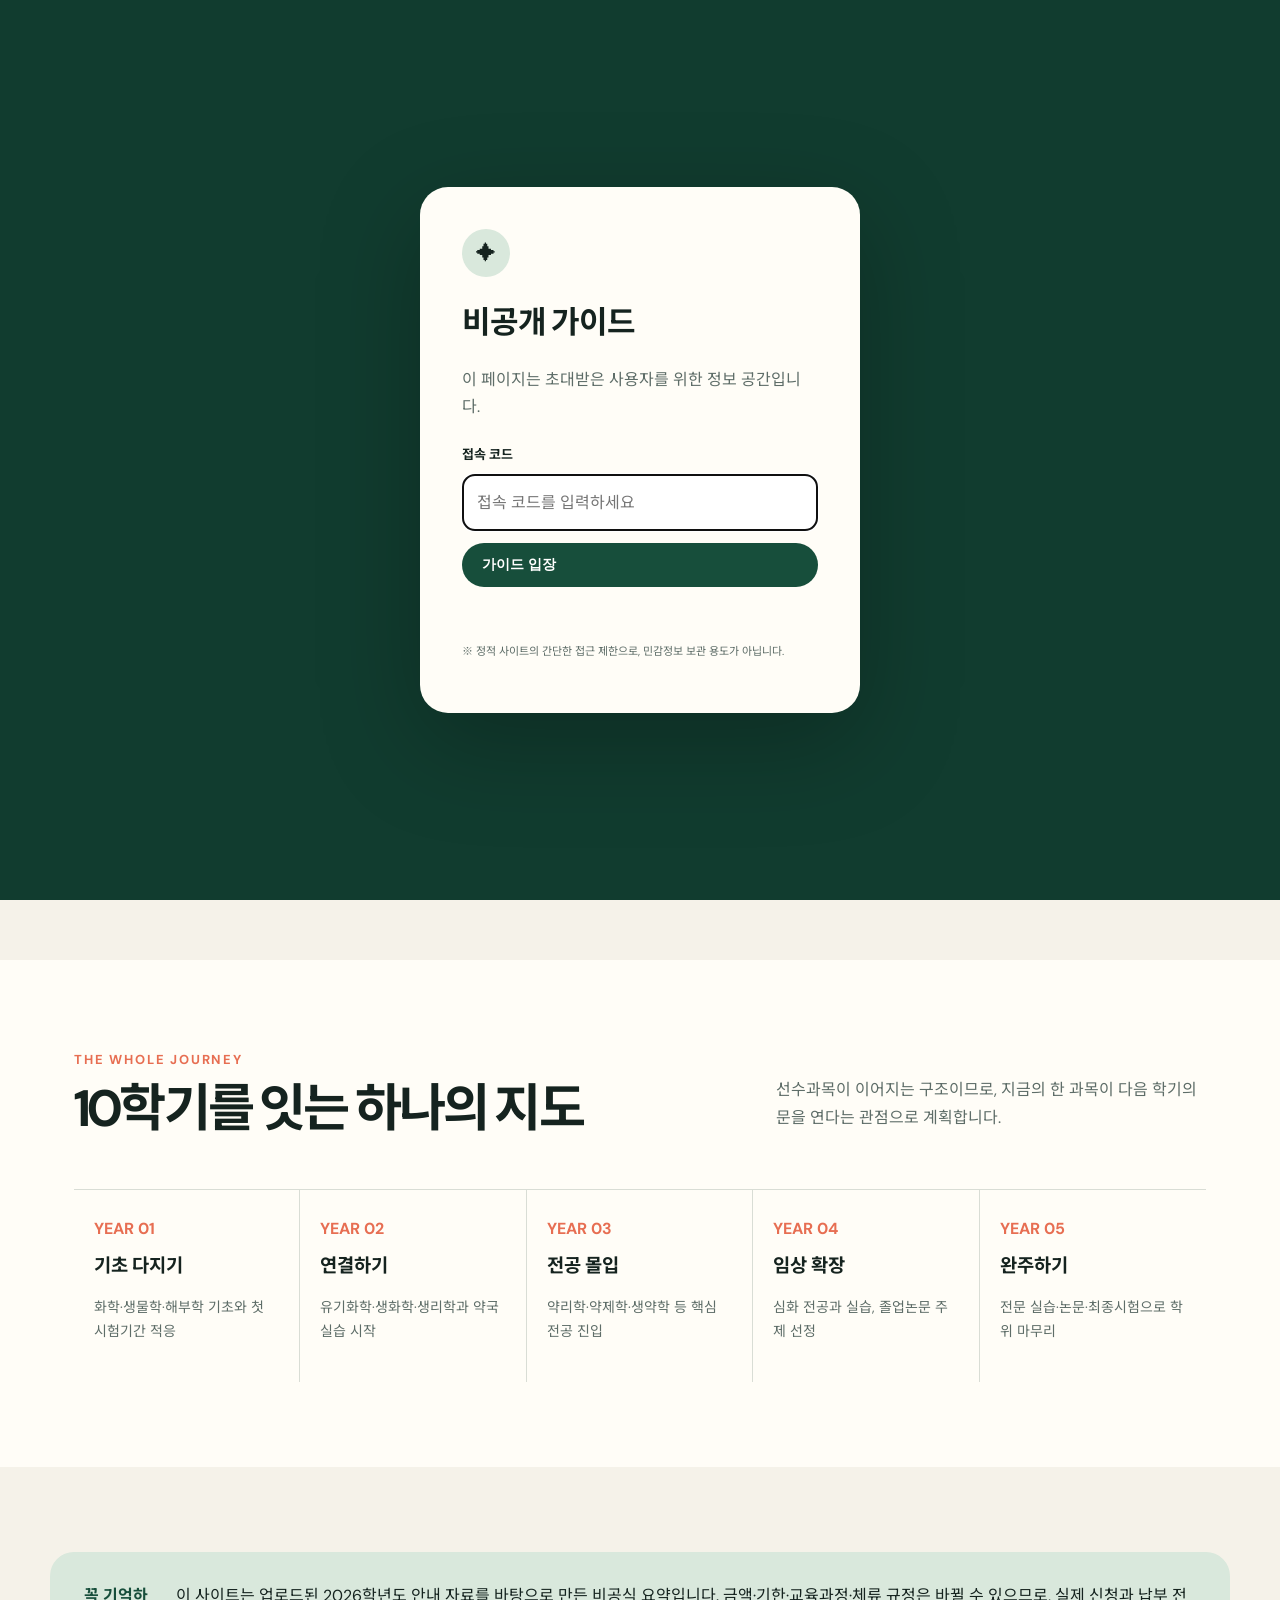
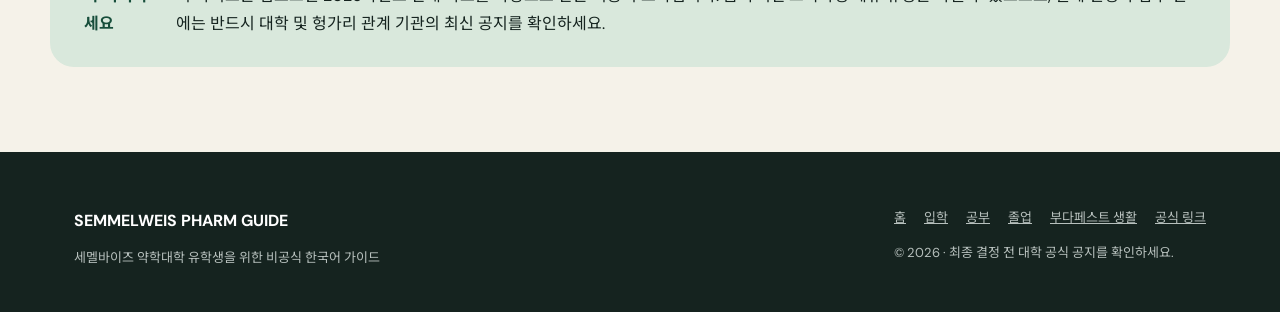
==== docs/index.html @ 57ad69b0 "Build Semmelweis pharmacy student guide" ====
<!doctype html><html lang="ko" class="locked"><head><meta charset="utf-8"><meta name="viewport" content="width=device-width,initial-scale=1"><meta name="description" content="세멜바이즈 대학교 약학대학 입학부터 졸업까지 정리한 한국어 가이드"><title>Semmelweis Pharm Guide</title><link rel="stylesheet" href="assets/styles.css"></head><body><div class="auth-overlay"><form class="auth-box" id="auth-form"><div class="lock">✦</div><h1>비공개 가이드</h1><p>이 페이지는 초대받은 사용자를 위한 정보 공간입니다.</p><label for="access-code">접속 코드</label><input id="access-code" type="password" autocomplete="current-password" required placeholder="접속 코드를 입력하세요"><button class="btn" type="submit">가이드 입장</button><p class="auth-error" role="alert"></p><p class="auth-note">※ 정적 사이트의 간단한 접근 제한으로, 민감정보 보관 용도가 아닙니다.</p></form></div><a class="skip" href="#main">본문으로 건너뛰기</a><header class="site-header"><nav class="nav" aria-label="주요 메뉴"><a class="brand" href="index.html"><span class="brand-mark">S</span>SEMMELWEIS PHARM GUIDE</a><button class="menu-btn" aria-label="메뉴 열기">☰</button><div class="nav-links" data-nav></div></nav></header><main id="main"><section class="container hero"><div><p class="eyebrow">Budapest · Pharmacy · 5-year journey</p><h1>입학부터 졸업까지,<br><em>흐름이 보이는</em> 약대 생활</h1><p class="lede">복잡한 입학 행정, 10학기의 공부, 부다페스트 정착과 졸업 준비를 한눈에 찾도록 정리한 실전형 한국어 가이드입니다.</p><div class="actions"><a class="btn" href="admission.html">입학 준비 시작</a><a class="btn secondary" href="study.html">학업 로드맵 보기</a></div></div><aside class="hero-panel"><span class="eyebrow">PROGRAM AT A GLANCE</span><div class="number">5</div><h2>years · 10 semesters</h2><p>기초과학에서 임상약학, 논문과 최종시험까지 이어지는 통합형 약학 과정</p></aside></section><section class="container quick-grid" aria-label="빠른 메뉴"><a class="quick-card" href="admission.html"><span>01 · BEFORE</span><h3>입학 준비 →</h3><p>합격 수락, 납부, 서류, 등록</p></a><a class="quick-card" href="study.html"><span>02 · DURING</span><h3>공부 전략 →</h3><p>학년별 과목과 시험 루틴</p></a><a class="quick-card" href="graduation.html"><span>03 · AFTER</span><h3>졸업 설계 →</h3><p>실습, 논문, 최종시험</p></a><a class="quick-card" href="life.html"><span>04 · LIFE</span><h3>현지 생활 →</h3><p>주거, 체류, 건강과 예산</p></a></section><section class="section white"><div class="container"><div class="section-title"><div><span class="eyebrow">THE WHOLE JOURNEY</span><h2>10학기를 잇는 하나의 지도</h2></div><p>선수과목이 이어지는 구조이므로, 지금의 한 과목이 다음 학기의 문을 연다는 관점으로 계획합니다.</p></div><div class="timeline"><article><b>YEAR 01</b><h3>기초 다지기</h3><p>화학·생물학·해부학 기초와 첫 시험기간 적응</p></article><article><b>YEAR 02</b><h3>연결하기</h3><p>유기화학·생화학·생리학과 약국 실습 시작</p></article><article><b>YEAR 03</b><h3>전공 몰입</h3><p>약리학·약제학·생약학 등 핵심 전공 진입</p></article><article><b>YEAR 04</b><h3>임상 확장</h3><p>심화 전공과 실습, 졸업논문 주제 선정</p></article><article><b>YEAR 05</b><h3>완주하기</h3><p>전문 실습·논문·최종시험으로 학위 마무리</p></article></div></div></section><section class="section"><div class="container notice"><strong>꼭 기억하세요</strong><div>이 사이트는 업로드된 2026학년도 안내 자료를 바탕으로 만든 비공식 요약입니다. 금액·기한·교육과정·체류 규정은 바뀔 수 있으므로, 실제 신청과 납부 전에는 반드시 대학 및 헝가리 관계 기관의 최신 공지를 확인하세요.</div></div></section></main><footer class="site-footer"><div class="container footer-grid"><div><strong>SEMMELWEIS PHARM GUIDE</strong><p>세멜바이즈 약학대학 유학생을 위한 비공식 한국어 가이드</p></div><div><div class="footer-links" data-nav></div><p>© <span data-year></span> · 최종 결정 전 대학 공식 공지를 확인하세요.</p></div></div></footer><script src="assets/site.js"></script></body></html>
---- docs/assets/styles.css ----
@import url('https://fonts.googleapis.com/css2?family=DM+Sans:wght@400;500;600;700&family=Noto+Sans+KR:wght@400;500;600;700&display=swap');
:root{--ink:#15231f;--muted:#5e6d68;--cream:#f5f2e9;--paper:#fffdf7;--green:#174e3b;--mint:#d9e8dc;--coral:#e76e52;--line:#d9ddd5;--shadow:0 18px 50px rgba(27,54,44,.10);--radius:24px}*{box-sizing:border-box}html{scroll-behavior:smooth}body{margin:0;background:var(--cream);color:var(--ink);font-family:'DM Sans','Noto Sans KR',sans-serif;line-height:1.7}a{color:inherit}.skip{position:absolute;left:-9999px}.skip:focus{left:16px;top:16px;background:#fff;padding:10px;z-index:99}.site-header{position:sticky;top:0;z-index:20;background:rgba(245,242,233,.92);backdrop-filter:blur(16px);border-bottom:1px solid rgba(21,35,31,.09)}.nav{max-width:1180px;margin:auto;padding:15px 24px;display:flex;align-items:center;justify-content:space-between;gap:24px}.brand{text-decoration:none;font-weight:700;letter-spacing:-.03em;display:flex;align-items:center;gap:10px}.brand-mark{display:grid;place-items:center;width:35px;height:35px;border-radius:50%;background:var(--green);color:white;font-size:14px}.nav-links{display:flex;gap:24px;align-items:center}.nav-links a{text-decoration:none;color:var(--muted);font-size:14px;font-weight:600}.nav-links a:hover,.nav-links a.active{color:var(--green)}.menu-btn{display:none;border:0;background:transparent;font-size:24px}.container{max-width:1180px;margin:auto;padding:0 24px}.hero{min-height:630px;display:grid;grid-template-columns:1.25fr .75fr;align-items:center;gap:60px;padding-top:70px;padding-bottom:70px}.eyebrow{color:var(--coral);font-weight:700;font-size:13px;letter-spacing:.14em;text-transform:uppercase}.hero h1,.page-hero h1{font-size:clamp(46px,6.6vw,88px);line-height:1.04;letter-spacing:-.065em;margin:18px 0 25px;max-width:850px}.hero h1 em{font-style:normal;color:var(--green)}.lede{font-size:18px;color:var(--muted);max-width:640px}.actions{display:flex;gap:12px;margin-top:34px;flex-wrap:wrap}.btn{display:inline-flex;text-decoration:none;padding:13px 20px;border-radius:99px;font-weight:700;font-size:14px;background:var(--green);color:white}.btn.secondary{background:transparent;color:var(--green);border:1px solid var(--green)}.hero-panel{background:var(--green);color:white;border-radius:160px 160px 28px 28px;padding:75px 35px 35px;min-height:470px;display:flex;flex-direction:column;justify-content:flex-end;box-shadow:var(--shadow);position:relative;overflow:hidden}.hero-panel:before{content:'Rx';position:absolute;top:12px;right:28px;font:700 150px/1 'DM Sans';opacity:.06}.hero-panel .number{font-size:70px;font-weight:700;line-height:1}.hero-panel p{color:#d6e5de;margin-bottom:0}.quick-grid{display:grid;grid-template-columns:repeat(4,1fr);gap:16px;margin-bottom:100px}.quick-card{background:var(--paper);border:1px solid var(--line);border-radius:20px;padding:25px;text-decoration:none;transition:.2s}.quick-card:hover{transform:translateY(-5px);box-shadow:var(--shadow)}.quick-card span{color:var(--coral);font-weight:700;font-size:12px}.quick-card h3{margin:24px 0 5px;letter-spacing:-.025em}.quick-card p{font-size:14px;color:var(--muted);margin:0}.section{padding:85px 0}.section.white{background:var(--paper)}.section-title{display:flex;justify-content:space-between;align-items:end;gap:30px;margin-bottom:42px}.section-title h2{font-size:clamp(34px,4vw,54px);line-height:1.15;letter-spacing:-.055em;margin:8px 0}.section-title p{max-width:430px;color:var(--muted)}.timeline{display:grid;grid-template-columns:repeat(5,1fr);border-top:1px solid var(--line)}.timeline article{padding:25px 20px;border-right:1px solid var(--line)}.timeline article:last-child{border-right:0}.timeline b{color:var(--coral)}.timeline h3{margin:8px 0}.timeline p{color:var(--muted);font-size:14px}.notice{background:var(--mint);border-radius:var(--radius);padding:30px 34px;display:flex;gap:25px;align-items:flex-start}.notice strong{color:var(--green)}.page-hero{padding:105px 0 65px;border-bottom:1px solid var(--line)}.page-hero h1{font-size:clamp(44px,6vw,72px);margin-bottom:20px}.page-hero .lede{max-width:760px}.content-layout{display:grid;grid-template-columns:250px 1fr;gap:70px;padding-top:70px;padding-bottom:100px}.side-nav{position:sticky;top:100px;align-self:start}.side-nav a{display:block;text-decoration:none;padding:10px 0;color:var(--muted);font-size:14px;border-bottom:1px solid var(--line)}.article-section{margin-bottom:75px;scroll-margin-top:105px}.article-section h2{font-size:36px;letter-spacing:-.045em;line-height:1.2}.article-section h3{margin-top:30px}.cards{display:grid;grid-template-columns:repeat(2,1fr);gap:16px}.card{background:var(--paper);border:1px solid var(--line);border-radius:18px;padding:26px}.card h3{margin:0 0 7px}.card p,.card li{color:var(--muted);font-size:15px}.checklist{list-style:none;padding:0}.checklist li{position:relative;padding:13px 14px 13px 45px;border-bottom:1px solid var(--line)}.checklist li:before{content:'✓';position:absolute;left:12px;color:var(--green);font-weight:800}.table-wrap{overflow:auto}table{width:100%;border-collapse:collapse;background:var(--paper);font-size:14px}th,td{text-align:left;padding:15px;border-bottom:1px solid var(--line);vertical-align:top}th{background:var(--mint);color:var(--green)}.link-list{display:grid;gap:12px}.resource-link{display:flex;justify-content:space-between;gap:20px;padding:18px 20px;background:var(--paper);border:1px solid var(--line);border-radius:14px;text-decoration:none}.resource-link:hover{border-color:var(--green)}.tag{display:inline-block;background:var(--mint);color:var(--green);border-radius:99px;padding:4px 10px;font-size:12px;font-weight:700}.source-note{font-size:13px;color:var(--muted);border-left:3px solid var(--coral);padding-left:14px}.site-footer{background:var(--ink);color:#fff;padding:55px 0 30px}.footer-grid{display:flex;justify-content:space-between;gap:30px}.site-footer p,.site-footer a{color:#b7c0bd;font-size:13px}.footer-links{display:flex;gap:18px;flex-wrap:wrap}.auth-overlay{position:fixed;inset:0;z-index:1000;background:#113c2f;display:grid;place-items:center;padding:24px}.auth-overlay[hidden]{display:none}.auth-box{width:min(440px,100%);background:var(--paper);padding:42px;border-radius:28px;box-shadow:0 30px 100px rgba(0,0,0,.25)}.auth-box .lock{width:48px;height:48px;display:grid;place-items:center;border-radius:50%;background:var(--mint);font-size:20px}.auth-box h1{font-size:31px;letter-spacing:-.04em;margin-bottom:6px}.auth-box p{color:var(--muted)}.auth-box label{display:block;font-size:13px;font-weight:700;margin:24px 0 7px}.auth-box input{width:100%;font:inherit;padding:14px;border:1px solid var(--line);border-radius:12px;background:white}.auth-box button{width:100%;border:0;margin-top:12px;cursor:pointer}.auth-error{color:#b63a28!important;font-size:13px;min-height:22px}.auth-note{font-size:11px!important;margin-top:20px}.locked body{overflow:hidden}@media(max-width:850px){.nav-links{display:none;position:absolute;top:65px;left:0;right:0;background:var(--paper);padding:20px 24px;flex-direction:column;align-items:flex-start}.nav-links.open{display:flex}.menu-btn{display:block}.hero{grid-template-columns:1fr;padding-top:55px}.hero-panel{min-height:320px;border-radius:100px 100px 24px 24px}.quick-grid{grid-template-columns:repeat(2,1fr)}.timeline{grid-template-columns:1fr}.timeline article{border-right:0;border-bottom:1px solid var(--line)}.content-layout{grid-template-columns:1fr;gap:30px}.side-nav{position:static;display:flex;gap:15px;overflow:auto}.side-nav a{min-width:max-content}.section-title,.footer-grid{align-items:start;flex-direction:column}.cards{grid-template-columns:1fr}}@media(max-width:520px){.quick-grid{grid-template-columns:1fr}.hero h1{font-size:46px}.auth-box{padding:30px}.notice{flex-direction:column}.container{padding-left:18px;padding-right:18px}}
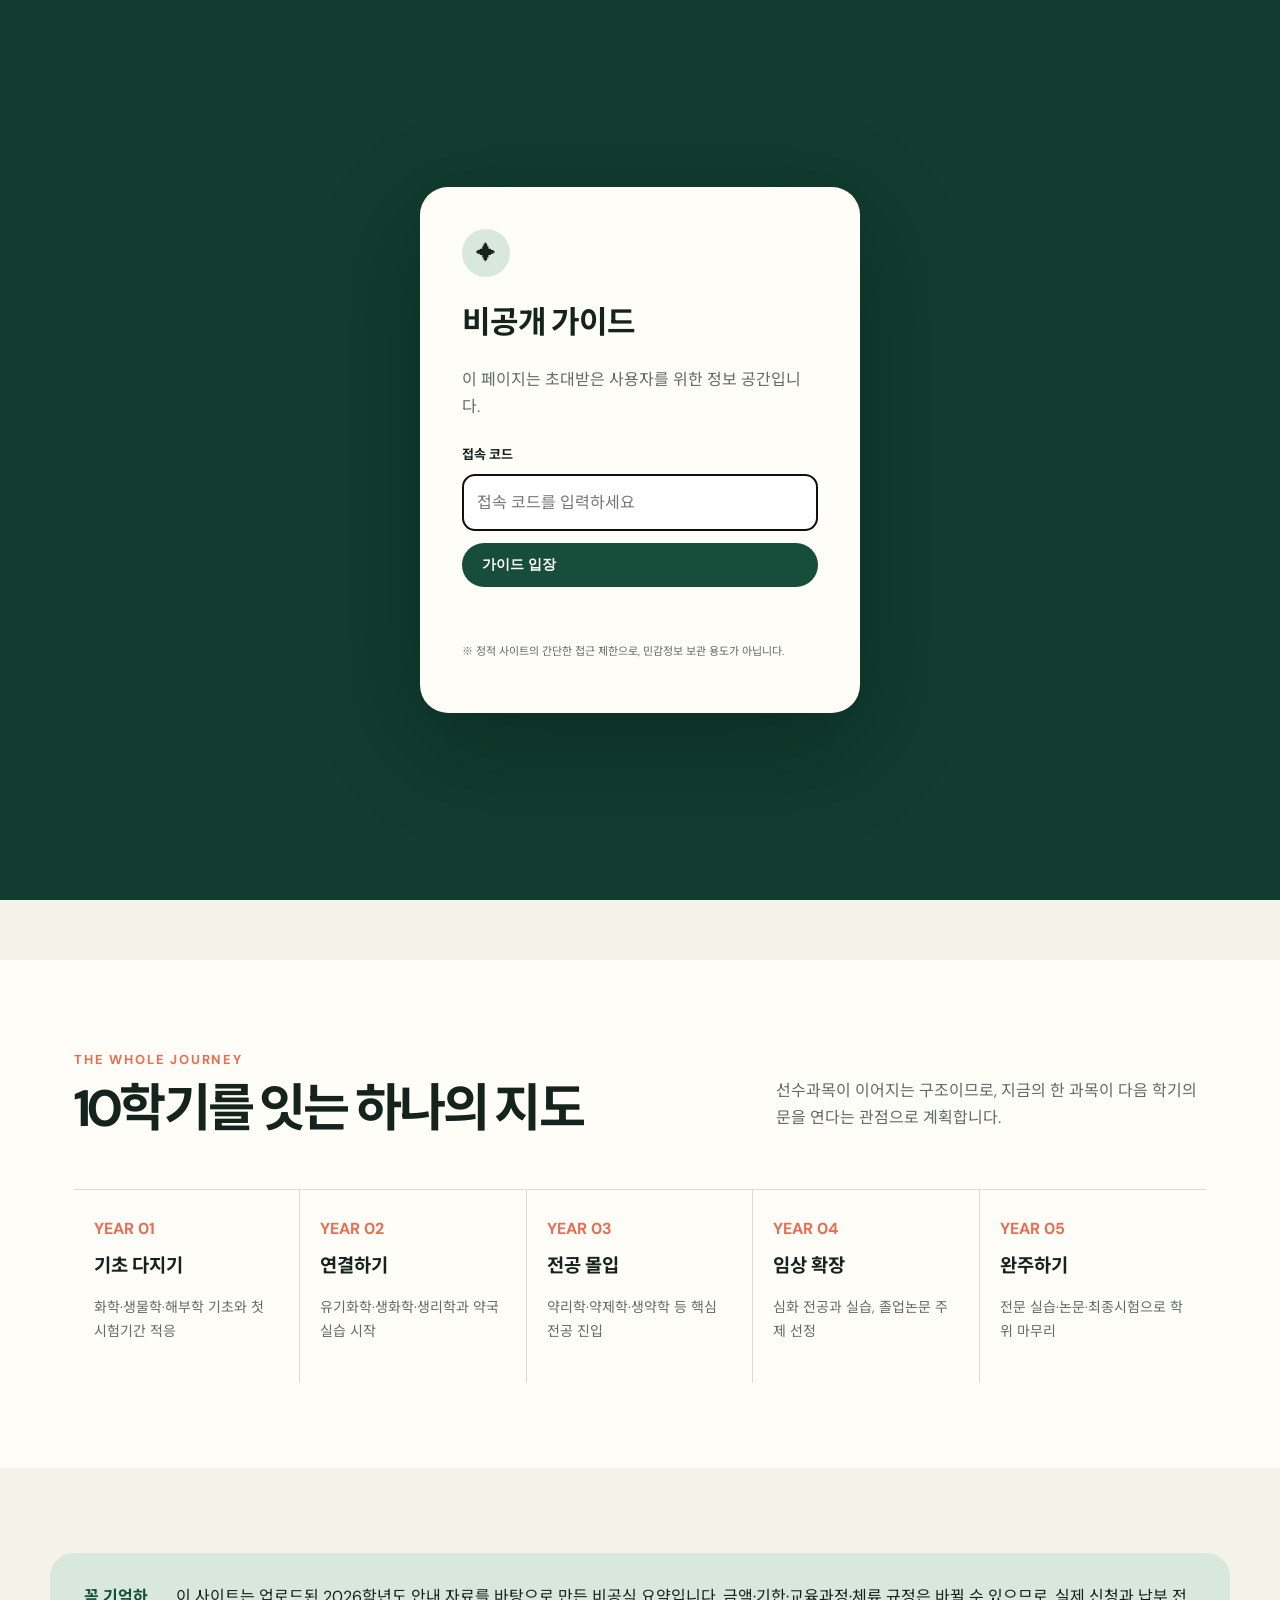
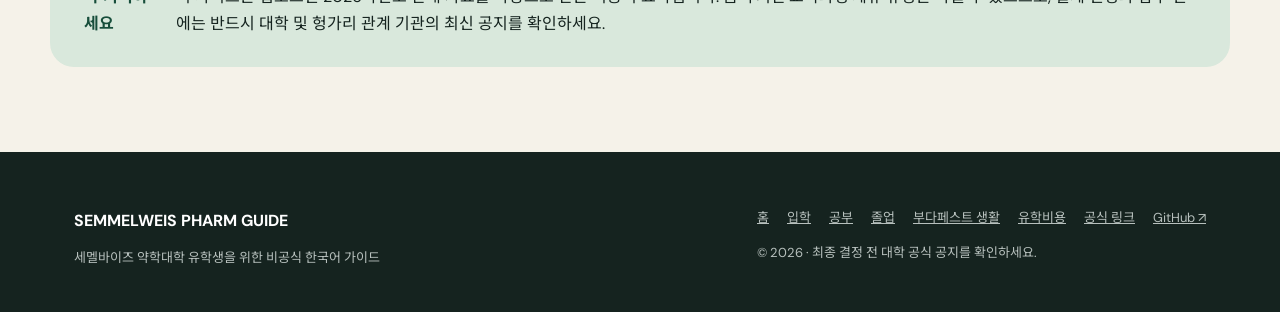
==== commit 1217df45: "Add Semmelweis emblem to homepage" ====
--- a/docs/index.html
+++ b/docs/index.html
@@ -1 +1 @@
-<!doctype html><html lang="ko" class="locked"><head><meta charset="utf-8"><meta name="viewport" content="width=device-width,initial-scale=1"><meta name="description" content="세멜바이즈 대학교 약학대학 입학부터 졸업까지 정리한 한국어 가이드"><title>Semmelweis Pharm Guide</title><link rel="stylesheet" href="assets/styles.css"></head><body><div class="auth-overlay"><form class="auth-box" id="auth-form"><div class="lock">✦</div><h1>비공개 가이드</h1><p>이 페이지는 초대받은 사용자를 위한 정보 공간입니다.</p><label for="access-code">접속 코드</label><input id="access-code" type="password" autocomplete="current-password" required placeholder="접속 코드를 입력하세요"><button class="btn" type="submit">가이드 입장</button><p class="auth-error" role="alert"></p><p class="auth-note">※ 정적 사이트의 간단한 접근 제한으로, 민감정보 보관 용도가 아닙니다.</p></form></div><a class="skip" href="#main">본문으로 건너뛰기</a><header class="site-header"><nav class="nav" aria-label="주요 메뉴"><a class="brand" href="index.html"><span class="brand-mark">S</span>SEMMELWEIS PHARM GUIDE</a><button class="menu-btn" aria-label="메뉴 열기">☰</button><div class="nav-links" data-nav></div></nav></header><main id="main"><section class="container hero"><div><p class="eyebrow">Budapest · Pharmacy · 5-year journey</p><h1>입학부터 졸업까지,<br><em>흐름이 보이는</em> 약대 생활</h1><p class="lede">복잡한 입학 행정, 10학기의 공부, 부다페스트 정착과 졸업 준비를 한눈에 찾도록 정리한 실전형 한국어 가이드입니다.</p><div class="actions"><a class="btn" href="admission.html">입학 준비 시작</a><a class="btn secondary" href="study.html">학업 로드맵 보기</a></div></div><aside class="hero-panel"><span class="eyebrow">PROGRAM AT A GLANCE</span><div class="number">5</div><h2>years · 10 semesters</h2><p>기초과학에서 임상약학, 논문과 최종시험까지 이어지는 통합형 약학 과정</p></aside></section><section class="container quick-grid" aria-label="빠른 메뉴"><a class="quick-card" href="admission.html"><span>01 · BEFORE</span><h3>입학 준비 →</h3><p>합격 수락, 납부, 서류, 등록</p></a><a class="quick-card" href="study.html"><span>02 · DURING</span><h3>공부 전략 →</h3><p>학년별 과목과 시험 루틴</p></a><a class="quick-card" href="graduation.html"><span>03 · AFTER</span><h3>졸업 설계 →</h3><p>실습, 논문, 최종시험</p></a><a class="quick-card" href="life.html"><span>04 · LIFE</span><h3>현지 생활 →</h3><p>주거, 체류, 건강과 예산</p></a></section><section class="section white"><div class="container"><div class="section-title"><div><span class="eyebrow">THE WHOLE JOURNEY</span><h2>10학기를 잇는 하나의 지도</h2></div><p>선수과목이 이어지는 구조이므로, 지금의 한 과목이 다음 학기의 문을 연다는 관점으로 계획합니다.</p></div><div class="timeline"><article><b>YEAR 01</b><h3>기초 다지기</h3><p>화학·생물학·해부학 기초와 첫 시험기간 적응</p></article><article><b>YEAR 02</b><h3>연결하기</h3><p>유기화학·생화학·생리학과 약국 실습 시작</p></article><article><b>YEAR 03</b><h3>전공 몰입</h3><p>약리학·약제학·생약학 등 핵심 전공 진입</p></article><article><b>YEAR 04</b><h3>임상 확장</h3><p>심화 전공과 실습, 졸업논문 주제 선정</p></article><article><b>YEAR 05</b><h3>완주하기</h3><p>전문 실습·논문·최종시험으로 학위 마무리</p></article></div></div></section><section class="section"><div class="container notice"><strong>꼭 기억하세요</strong><div>이 사이트는 업로드된 2026학년도 안내 자료를 바탕으로 만든 비공식 요약입니다. 금액·기한·교육과정·체류 규정은 바뀔 수 있으므로, 실제 신청과 납부 전에는 반드시 대학 및 헝가리 관계 기관의 최신 공지를 확인하세요.</div></div></section></main><footer class="site-footer"><div class="container footer-grid"><div><strong>SEMMELWEIS PHARM GUIDE</strong><p>세멜바이즈 약학대학 유학생을 위한 비공식 한국어 가이드</p></div><div><div class="footer-links" data-nav></div><p>© <span data-year></span> · 최종 결정 전 대학 공식 공지를 확인하세요.</p></div></div></footer><script src="assets/site.js"></script></body></html>
+<!doctype html><html lang="ko" class="locked"><head><meta charset="utf-8"><meta name="viewport" content="width=device-width,initial-scale=1"><meta name="description" content="세멜바이즈 대학교 약학대학 입학부터 졸업까지 정리한 한국어 가이드"><title>Semmelweis Pharm Guide</title><link rel="stylesheet" href="assets/styles.css"></head><body><div class="auth-overlay"><form class="auth-box" id="auth-form"><div class="lock">✦</div><h1>비공개 가이드</h1><p>이 페이지는 초대받은 사용자를 위한 정보 공간입니다.</p><label for="access-code">접속 코드</label><input id="access-code" type="password" autocomplete="current-password" required placeholder="접속 코드를 입력하세요"><button class="btn" type="submit">가이드 입장</button><p class="auth-error" role="alert"></p><p class="auth-note">※ 정적 사이트의 간단한 접근 제한으로, 민감정보 보관 용도가 아닙니다.</p></form></div><a class="skip" href="#main">본문으로 건너뛰기</a><header class="site-header"><nav class="nav" aria-label="주요 메뉴"><a class="brand" href="index.html"><span class="brand-mark">S</span>SEMMELWEIS PHARM GUIDE</a><button class="menu-btn" aria-label="메뉴 열기">☰</button><div class="nav-links" data-nav></div></nav></header><main id="main"><section class="container hero"><div><p class="eyebrow">Budapest · Pharmacy · 5-year journey</p><h1>입학부터 졸업까지,<br><em>흐름이 보이는</em> 약대 생활</h1><p class="lede">복잡한 입학 행정, 10학기의 공부, 부다페스트 정착과 졸업 준비를 한눈에 찾도록 정리한 실전형 한국어 가이드입니다.</p><div class="actions"><a class="btn" href="admission.html">입학 준비 시작</a><a class="btn secondary" href="study.html">학업 로드맵 보기</a></div></div><aside class="hero-panel"><figure class="university-emblem"><img src="assets/semmelweis-emblem.png" alt="세멜바이즈 대학교 문장" width="447" height="447"></figure><span class="eyebrow">PROGRAM AT A GLANCE</span><div class="number">5</div><h2>years · 10 semesters</h2><p>기초과학에서 임상약학, 논문과 최종시험까지 이어지는 통합형 약학 과정</p></aside></section><section class="container quick-grid" aria-label="빠른 메뉴"><a class="quick-card" href="admission.html"><span>01 · BEFORE</span><h3>입학 준비 →</h3><p>합격 수락, 납부, 서류, 등록</p></a><a class="quick-card" href="study.html"><span>02 · DURING</span><h3>공부 전략 →</h3><p>학년별 과목과 시험 루틴</p></a><a class="quick-card" href="graduation.html"><span>03 · AFTER</span><h3>졸업 설계 →</h3><p>실습, 논문, 최종시험</p></a><a class="quick-card" href="life.html"><span>04 · LIFE</span><h3>현지 생활 →</h3><p>주거, 체류, 건강과 예산</p></a></section><section class="section white"><div class="container"><div class="section-title"><div><span class="eyebrow">THE WHOLE JOURNEY</span><h2>10학기를 잇는 하나의 지도</h2></div><p>선수과목이 이어지는 구조이므로, 지금의 한 과목이 다음 학기의 문을 연다는 관점으로 계획합니다.</p></div><div class="timeline"><article><b>YEAR 01</b><h3>기초 다지기</h3><p>화학·생물학·해부학 기초와 첫 시험기간 적응</p></article><article><b>YEAR 02</b><h3>연결하기</h3><p>유기화학·생화학·생리학과 약국 실습 시작</p></article><article><b>YEAR 03</b><h3>전공 몰입</h3><p>약리학·약제학·생약학 등 핵심 전공 진입</p></article><article><b>YEAR 04</b><h3>임상 확장</h3><p>심화 전공과 실습, 졸업논문 주제 선정</p></article><article><b>YEAR 05</b><h3>완주하기</h3><p>전문 실습·논문·최종시험으로 학위 마무리</p></article></div></div></section><section class="section"><div class="container notice"><strong>꼭 기억하세요</strong><div>이 사이트는 업로드된 2026학년도 안내 자료를 바탕으로 만든 비공식 요약입니다. 금액·기한·교육과정·체류 규정은 바뀔 수 있으므로, 실제 신청과 납부 전에는 반드시 대학 및 헝가리 관계 기관의 최신 공지를 확인하세요.</div></div></section></main><footer class="site-footer"><div class="container footer-grid"><div><strong>SEMMELWEIS PHARM GUIDE</strong><p>세멜바이즈 약학대학 유학생을 위한 비공식 한국어 가이드</p></div><div><div class="footer-links" data-nav></div><p>© <span data-year></span> · 최종 결정 전 대학 공식 공지를 확인하세요.</p></div></div></footer><script src="assets/site.js"></script></body></html>
--- a/docs/assets/styles.css
+++ b/docs/assets/styles.css
@@ -1,2 +1,4 @@
 @import url('https://fonts.googleapis.com/css2?family=DM+Sans:wght@400;500;600;700&family=Noto+Sans+KR:wght@400;500;600;700&display=swap');
 :root{--ink:#15231f;--muted:#5e6d68;--cream:#f5f2e9;--paper:#fffdf7;--green:#174e3b;--mint:#d9e8dc;--coral:#e76e52;--line:#d9ddd5;--shadow:0 18px 50px rgba(27,54,44,.10);--radius:24px}*{box-sizing:border-box}html{scroll-behavior:smooth}body{margin:0;background:var(--cream);color:var(--ink);font-family:'DM Sans','Noto Sans KR',sans-serif;line-height:1.7}a{color:inherit}.skip{position:absolute;left:-9999px}.skip:focus{left:16px;top:16px;background:#fff;padding:10px;z-index:99}.site-header{position:sticky;top:0;z-index:20;background:rgba(245,242,233,.92);backdrop-filter:blur(16px);border-bottom:1px solid rgba(21,35,31,.09)}.nav{max-width:1180px;margin:auto;padding:15px 24px;display:flex;align-items:center;justify-content:space-between;gap:24px}.brand{text-decoration:none;font-weight:700;letter-spacing:-.03em;display:flex;align-items:center;gap:10px}.brand-mark{display:grid;place-items:center;width:35px;height:35px;border-radius:50%;background:var(--green);color:white;font-size:14px}.nav-links{display:flex;gap:24px;align-items:center}.nav-links a{text-decoration:none;color:var(--muted);font-size:14px;font-weight:600}.nav-links a:hover,.nav-links a.active{color:var(--green)}.menu-btn{display:none;border:0;background:transparent;font-size:24px}.container{max-width:1180px;margin:auto;padding:0 24px}.hero{min-height:630px;display:grid;grid-template-columns:1.25fr .75fr;align-items:center;gap:60px;padding-top:70px;padding-bottom:70px}.eyebrow{color:var(--coral);font-weight:700;font-size:13px;letter-spacing:.14em;text-transform:uppercase}.hero h1,.page-hero h1{font-size:clamp(46px,6.6vw,88px);line-height:1.04;letter-spacing:-.065em;margin:18px 0 25px;max-width:850px}.hero h1 em{font-style:normal;color:var(--green)}.lede{font-size:18px;color:var(--muted);max-width:640px}.actions{display:flex;gap:12px;margin-top:34px;flex-wrap:wrap}.btn{display:inline-flex;text-decoration:none;padding:13px 20px;border-radius:99px;font-weight:700;font-size:14px;background:var(--green);color:white}.btn.secondary{background:transparent;color:var(--green);border:1px solid var(--green)}.hero-panel{background:var(--green);color:white;border-radius:160px 160px 28px 28px;padding:75px 35px 35px;min-height:470px;display:flex;flex-direction:column;justify-content:flex-end;box-shadow:var(--shadow);position:relative;overflow:hidden}.hero-panel:before{content:'Rx';position:absolute;top:12px;right:28px;font:700 150px/1 'DM Sans';opacity:.06}.hero-panel .number{font-size:70px;font-weight:700;line-height:1}.hero-panel p{color:#d6e5de;margin-bottom:0}.quick-grid{display:grid;grid-template-columns:repeat(4,1fr);gap:16px;margin-bottom:100px}.quick-card{background:var(--paper);border:1px solid var(--line);border-radius:20px;padding:25px;text-decoration:none;transition:.2s}.quick-card:hover{transform:translateY(-5px);box-shadow:var(--shadow)}.quick-card span{color:var(--coral);font-weight:700;font-size:12px}.quick-card h3{margin:24px 0 5px;letter-spacing:-.025em}.quick-card p{font-size:14px;color:var(--muted);margin:0}.section{padding:85px 0}.section.white{background:var(--paper)}.section-title{display:flex;justify-content:space-between;align-items:end;gap:30px;margin-bottom:42px}.section-title h2{font-size:clamp(34px,4vw,54px);line-height:1.15;letter-spacing:-.055em;margin:8px 0}.section-title p{max-width:430px;color:var(--muted)}.timeline{display:grid;grid-template-columns:repeat(5,1fr);border-top:1px solid var(--line)}.timeline article{padding:25px 20px;border-right:1px solid var(--line)}.timeline article:last-child{border-right:0}.timeline b{color:var(--coral)}.timeline h3{margin:8px 0}.timeline p{color:var(--muted);font-size:14px}.notice{background:var(--mint);border-radius:var(--radius);padding:30px 34px;display:flex;gap:25px;align-items:flex-start}.notice strong{color:var(--green)}.page-hero{padding:105px 0 65px;border-bottom:1px solid var(--line)}.page-hero h1{font-size:clamp(44px,6vw,72px);margin-bottom:20px}.page-hero .lede{max-width:760px}.content-layout{display:grid;grid-template-columns:250px 1fr;gap:70px;padding-top:70px;padding-bottom:100px}.side-nav{position:sticky;top:100px;align-self:start}.side-nav a{display:block;text-decoration:none;padding:10px 0;color:var(--muted);font-size:14px;border-bottom:1px solid var(--line)}.article-section{margin-bottom:75px;scroll-margin-top:105px}.article-section h2{font-size:36px;letter-spacing:-.045em;line-height:1.2}.article-section h3{margin-top:30px}.cards{display:grid;grid-template-columns:repeat(2,1fr);gap:16px}.card{background:var(--paper);border:1px solid var(--line);border-radius:18px;padding:26px}.card h3{margin:0 0 7px}.card p,.card li{color:var(--muted);font-size:15px}.checklist{list-style:none;padding:0}.checklist li{position:relative;padding:13px 14px 13px 45px;border-bottom:1px solid var(--line)}.checklist li:before{content:'✓';position:absolute;left:12px;color:var(--green);font-weight:800}.table-wrap{overflow:auto}table{width:100%;border-collapse:collapse;background:var(--paper);font-size:14px}th,td{text-align:left;padding:15px;border-bottom:1px solid var(--line);vertical-align:top}th{background:var(--mint);color:var(--green)}.link-list{display:grid;gap:12px}.resource-link{display:flex;justify-content:space-between;gap:20px;padding:18px 20px;background:var(--paper);border:1px solid var(--line);border-radius:14px;text-decoration:none}.resource-link:hover{border-color:var(--green)}.tag{display:inline-block;background:var(--mint);color:var(--green);border-radius:99px;padding:4px 10px;font-size:12px;font-weight:700}.source-note{font-size:13px;color:var(--muted);border-left:3px solid var(--coral);padding-left:14px}.site-footer{background:var(--ink);color:#fff;padding:55px 0 30px}.footer-grid{display:flex;justify-content:space-between;gap:30px}.site-footer p,.site-footer a{color:#b7c0bd;font-size:13px}.footer-links{display:flex;gap:18px;flex-wrap:wrap}.auth-overlay{position:fixed;inset:0;z-index:1000;background:#113c2f;display:grid;place-items:center;padding:24px}.auth-overlay[hidden]{display:none}.auth-box{width:min(440px,100%);background:var(--paper);padding:42px;border-radius:28px;box-shadow:0 30px 100px rgba(0,0,0,.25)}.auth-box .lock{width:48px;height:48px;display:grid;place-items:center;border-radius:50%;background:var(--mint);font-size:20px}.auth-box h1{font-size:31px;letter-spacing:-.04em;margin-bottom:6px}.auth-box p{color:var(--muted)}.auth-box label{display:block;font-size:13px;font-weight:700;margin:24px 0 7px}.auth-box input{width:100%;font:inherit;padding:14px;border:1px solid var(--line);border-radius:12px;background:white}.auth-box button{width:100%;border:0;margin-top:12px;cursor:pointer}.auth-error{color:#b63a28!important;font-size:13px;min-height:22px}.auth-note{font-size:11px!important;margin-top:20px}.locked body{overflow:hidden}@media(max-width:850px){.nav-links{display:none;position:absolute;top:65px;left:0;right:0;background:var(--paper);padding:20px 24px;flex-direction:column;align-items:flex-start}.nav-links.open{display:flex}.menu-btn{display:block}.hero{grid-template-columns:1fr;padding-top:55px}.hero-panel{min-height:320px;border-radius:100px 100px 24px 24px}.quick-grid{grid-template-columns:repeat(2,1fr)}.timeline{grid-template-columns:1fr}.timeline article{border-right:0;border-bottom:1px solid var(--line)}.content-layout{grid-template-columns:1fr;gap:30px}.side-nav{position:static;display:flex;gap:15px;overflow:auto}.side-nav a{min-width:max-content}.section-title,.footer-grid{align-items:start;flex-direction:column}.cards{grid-template-columns:1fr}}@media(max-width:520px){.quick-grid{grid-template-columns:1fr}.hero h1{font-size:46px}.auth-box{padding:30px}.notice{flex-direction:column}.container{padding-left:18px;padding-right:18px}}
+.cost-controls{display:grid;grid-template-columns:repeat(3,1fr);gap:16px;background:var(--paper);border:1px solid var(--line);border-radius:var(--radius);padding:26px;margin-bottom:28px}.cost-field label{display:block;font-size:13px;font-weight:700;margin-bottom:7px}.cost-field div{display:flex;align-items:center;gap:8px;color:var(--muted);font-size:13px}.cost-field input{width:100%;min-width:0;padding:12px;border:1px solid var(--line);border-radius:10px;font:inherit;background:#fff}.cost-summary{display:grid;grid-template-columns:repeat(3,1fr);gap:16px;margin:25px 0}.cost-stat{background:var(--green);color:#fff;border-radius:18px;padding:24px}.cost-stat span{display:block;color:#c9ddd4;font-size:13px}.cost-stat strong{display:block;margin-top:8px;font-size:clamp(22px,3vw,34px);line-height:1.2}.table-tabs{display:flex;gap:10px;flex-wrap:wrap;margin-bottom:20px}.table-tabs a{text-decoration:none;border:1px solid var(--line);background:var(--paper);padding:9px 14px;border-radius:99px;font-size:13px;font-weight:700}.assumption-list{font-size:14px;color:var(--muted)}@media(max-width:850px){.cost-controls,.cost-summary{grid-template-columns:1fr 1fr}}@media(max-width:520px){.cost-controls,.cost-summary{grid-template-columns:1fr}}
+.university-emblem{width:154px;height:154px;margin:0 auto 24px;padding:8px;border-radius:50%;background:#fff;box-shadow:0 12px 35px rgba(0,0,0,.2);position:relative;z-index:1;flex:0 0 auto}.university-emblem img{display:block;width:100%;height:100%;object-fit:contain;border-radius:50%}.hero-panel:has(.university-emblem){padding-top:34px;justify-content:flex-end}.hero-panel:has(.university-emblem):before{display:none}@media(max-width:850px){.hero-panel:has(.university-emblem){min-height:410px}.university-emblem{width:132px;height:132px;margin-bottom:18px}}
